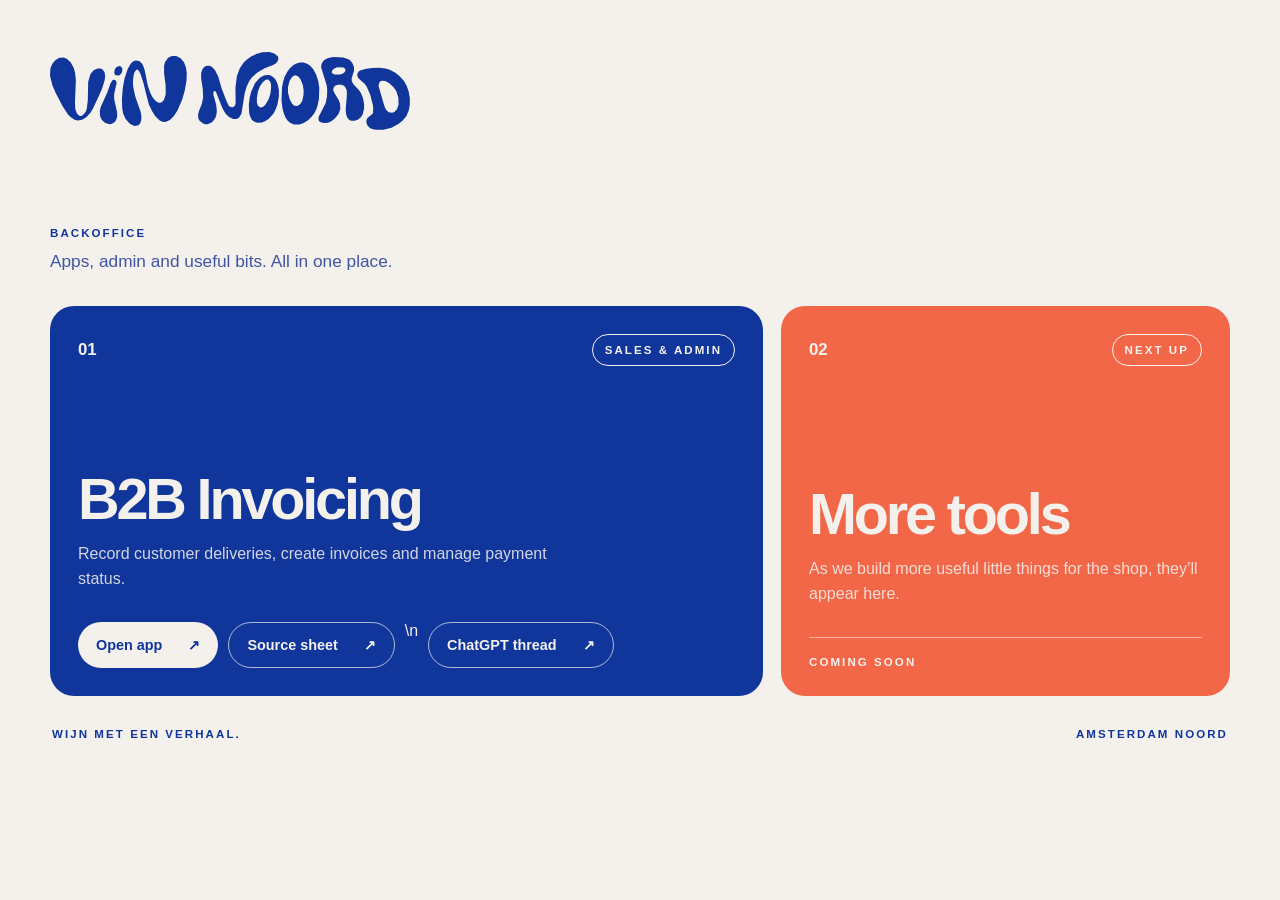
==== index.html @ 618a4f0b "Add B2B invoicing ChatGPT thread link" ====
<!doctype html>
<html lang="en">
<head>
  <meta charset="utf-8">
  <meta name="viewport" content="width=device-width,initial-scale=1">
  <meta name="theme-color" content="#FDDED6">
  <link rel="icon" href="assets/favicon.svg" type="image/svg+xml">
  <title>Vin Noord Backoffice</title>
  <link rel="stylesheet" href="styles.css">
</head>
<body>
  <main class="shell">
    <header class="hero">
      <img class="brand-logo" src="assets/vin-noord-logo.svg" alt="Vin Noord">
      <div class="hero-copy">
        <span class="label">BACKOFFICE</span>
        <p>Apps, admin and useful bits. All in one place.</p>
      </div>
    </header>
    <section class="grid" aria-label="Backoffice tools">
      <article class="card card-blue">
        <div class="card-top"><span class="number">01</span><span class="pill">SALES & ADMIN</span></div>
        <div class="card-copy">
          <h2>B2B Invoicing</h2>
          <p>Record customer deliveries, create invoices and manage payment status.</p>
        </div>
        <div class="actions">
          <a class="primary" href="https://script.google.com/macros/s/AKfycbwY3WLxKsxCX86ZLF-C0Srq-th3guRjY4nygIc6OgKW6YLveofVoW4do_-ZGb-1ysj7AA/exec" target="_blank" rel="noopener">Open app <span>↗</span></a>
          <a class="secondary" href="https://docs.google.com/spreadsheets/d/1OdXmuQNm9rqwJUsSbO5v_QwX5mswRm7WJaR0zlnI8bQ/edit" target="_blank" rel="noopener">Source sheet <span>↗</span></a>\n          <a class="secondary" href="https://chatgpt.com/share/6aba2229-1ff8-83eb-b846-21589f380f6d" target="_blank" rel="noopener">ChatGPT thread <span>↗</span></a>
        </div>
      </article>
      <article class="card card-coral placeholder" aria-disabled="true">
        <div class="card-top"><span class="number">02</span><span class="pill">NEXT UP</span></div>
        <div class="card-copy">
          <h2>More tools</h2>
          <p>As we build more useful little things for the shop, they’ll appear here.</p>
        </div>
        <div class="coming">COMING SOON</div>
      </article>
    </section>
    <footer><span>WIJN MET EEN VERHAAL.</span><span>AMSTERDAM NOORD</span></footer>
  </main>
</body>
</html>
---- styles.css ----
:root{--cream:#F4F1ED;--coral:#F16748;--periwinkle:#84A5F3;--blush:#FDDED6;--blue:#10359B;--ink:#10359B;font-family:Arial,Helvetica,sans-serif;color:var(--ink);background:var(--cream)}*{box-sizing:border-box}body{margin:0;min-height:100vh;background:var(--cream)}.shell{width:min(1180px,calc(100% - 44px));margin:auto;padding:46px 0 34px}.hero{min-height:260px;display:flex;flex-direction:column;justify-content:space-between;padding:6px 0 34px}.brand-logo{width:min(360px,65vw);height:auto;display:block}.hero-copy{margin-top:34px}.label,.pill,.coming,footer{font-size:.72rem;font-weight:800;letter-spacing:.18em}.hero h1{font-size:clamp(2.8rem,6.4vw,5.8rem);line-height:.92;letter-spacing:-.065em;margin:13px 0 20px;font-weight:800;max-width:700px}.hero p{font-size:1.08rem;margin:0;color:#3f55a1}.grid{display:grid;grid-template-columns:1.35fr .85fr;gap:18px}.card{border-radius:24px;padding:28px;min-height:390px;display:flex;flex-direction:column;justify-content:space-between;overflow:hidden}.card-blue{background:var(--blue);color:var(--cream)}.card-coral{background:var(--coral);color:var(--cream)}.card-top{display:flex;justify-content:space-between;align-items:center;gap:16px}.number{font-size:1.05rem;font-weight:800}.pill{border:1px solid currentColor;border-radius:999px;padding:9px 12px}.card-copy{margin-top:auto;padding-top:80px}.card h2{font-size:clamp(2.25rem,4.5vw,4.1rem);line-height:.95;letter-spacing:-.055em;margin:0 0 16px}.card p{font-size:1rem;line-height:1.55;max-width:520px;margin:0;opacity:.86}.actions{display:flex;gap:10px;flex-wrap:wrap;margin-top:30px}a{display:inline-flex;align-items:center;justify-content:space-between;gap:26px;text-decoration:none;border-radius:999px;padding:14px 18px;font-weight:800;font-size:.9rem}.primary{background:var(--cream);color:var(--blue)}.secondary{border:1px solid rgba(244,241,237,.7);color:var(--cream)}.primary:hover,.secondary:hover{transform:translateY(-2px)}a{transition:transform .15s ease}.coming{border-top:1px solid rgba(244,241,237,.55);padding-top:18px;margin-top:30px}footer{display:flex;justify-content:space-between;gap:20px;padding:32px 2px 0;color:var(--blue)}@media(max-width:760px){.shell{width:min(100% - 28px,1180px);padding-top:30px}.hero{min-height:330px;padding-bottom:38px}.hero-copy{margin-top:55px}.hero h1{font-size:3.25rem}.grid{grid-template-columns:1fr}.card{min-height:340px;padding:23px}.card-copy{padding-top:65px}.actions{flex-direction:column}a{width:100%}footer{font-size:.62rem}}.hero-copy .label{display:block;margin-bottom:12px}.hero-copy p{margin:0}.hero-copy h1{display:none}@media(max-width:760px){.hero{min-height:230px}.hero-copy{margin-top:28px}}
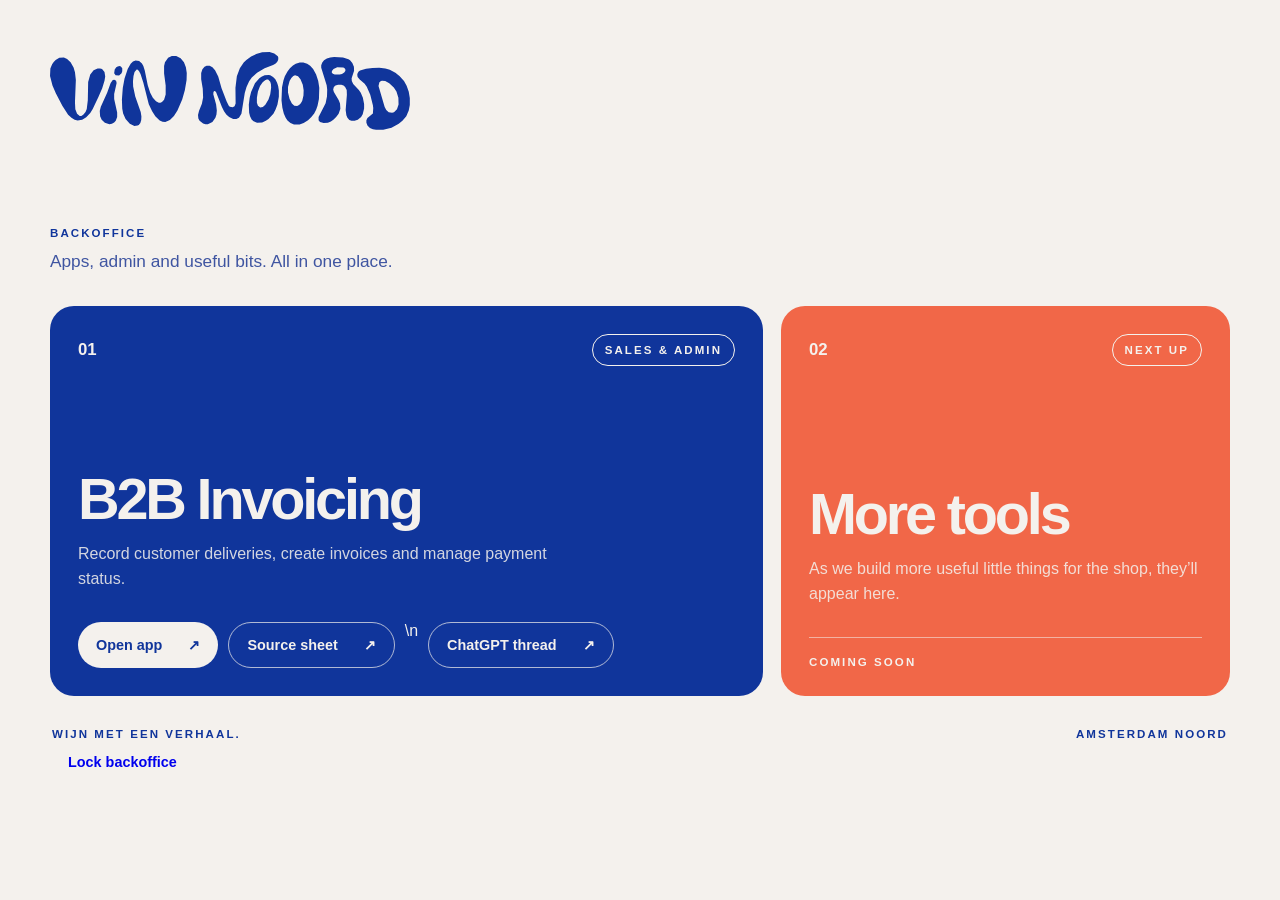
==== commit 06585389: "Add backoffice lock control" ====
--- a/index.html
+++ b/index.html
@@ -3,6 +3,7 @@
 <head>
   <meta charset="utf-8">
   <meta name="viewport" content="width=device-width,initial-scale=1">
+  <meta name="robots" content="noindex, nofollow, noarchive">
   <meta name="theme-color" content="#FDDED6">
   <link rel="icon" href="assets/favicon.svg" type="image/svg+xml">
   <title>Vin Noord Backoffice</title>
@@ -39,6 +40,7 @@
       </article>
     </section>
     <footer><span>WIJN MET EEN VERHAAL.</span><span>AMSTERDAM NOORD</span></footer>
+    <a class="lock-link" href="/__lock">Lock backoffice</a>
   </main>
 </body>
 </html>
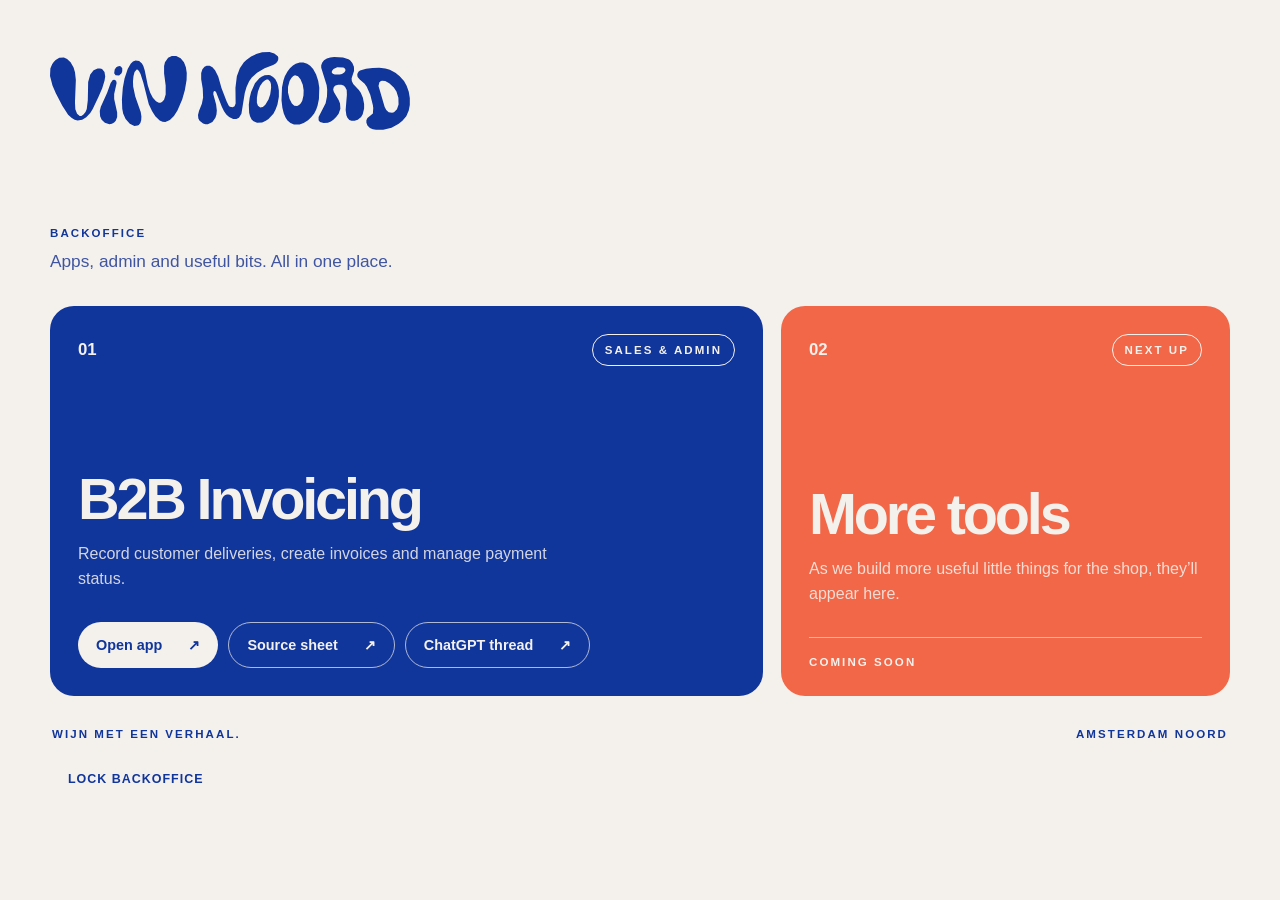
==== commit 5bc99d51: "Remove stray escaped newline from dashboard links" ====
--- a/index.html
+++ b/index.html
@@ -27,7 +27,8 @@
         </div>
         <div class="actions">
           <a class="primary" href="https://script.google.com/macros/s/AKfycbwY3WLxKsxCX86ZLF-C0Srq-th3guRjY4nygIc6OgKW6YLveofVoW4do_-ZGb-1ysj7AA/exec" target="_blank" rel="noopener">Open app <span>↗</span></a>
-          <a class="secondary" href="https://docs.google.com/spreadsheets/d/1OdXmuQNm9rqwJUsSbO5v_QwX5mswRm7WJaR0zlnI8bQ/edit" target="_blank" rel="noopener">Source sheet <span>↗</span></a>\n          <a class="secondary" href="https://chatgpt.com/share/6aba2229-1ff8-83eb-b846-21589f380f6d" target="_blank" rel="noopener">ChatGPT thread <span>↗</span></a>
+          <a class="secondary" href="https://docs.google.com/spreadsheets/d/1OdXmuQNm9rqwJUsSbO5v_QwX5mswRm7WJaR0zlnI8bQ/edit" target="_blank" rel="noopener">Source sheet <span>↗</span></a>
+          <a class="secondary" href="https://chatgpt.com/share/6aba2229-1ff8-83eb-b846-21589f380f6d" target="_blank" rel="noopener">ChatGPT thread <span>↗</span></a>
         </div>
       </article>
       <article class="card card-coral placeholder" aria-disabled="true">
--- a/styles.css
+++ b/styles.css
@@ -1 +1,2 @@
-:root{--cream:#F4F1ED;--coral:#F16748;--periwinkle:#84A5F3;--blush:#FDDED6;--blue:#10359B;--ink:#10359B;font-family:Arial,Helvetica,sans-serif;color:var(--ink);background:var(--cream)}*{box-sizing:border-box}body{margin:0;min-height:100vh;background:var(--cream)}.shell{width:min(1180px,calc(100% - 44px));margin:auto;padding:46px 0 34px}.hero{min-height:260px;display:flex;flex-direction:column;justify-content:space-between;padding:6px 0 34px}.brand-logo{width:min(360px,65vw);height:auto;display:block}.hero-copy{margin-top:34px}.label,.pill,.coming,footer{font-size:.72rem;font-weight:800;letter-spacing:.18em}.hero h1{font-size:clamp(2.8rem,6.4vw,5.8rem);line-height:.92;letter-spacing:-.065em;margin:13px 0 20px;font-weight:800;max-width:700px}.hero p{font-size:1.08rem;margin:0;color:#3f55a1}.grid{display:grid;grid-template-columns:1.35fr .85fr;gap:18px}.card{border-radius:24px;padding:28px;min-height:390px;display:flex;flex-direction:column;justify-content:space-between;overflow:hidden}.card-blue{background:var(--blue);color:var(--cream)}.card-coral{background:var(--coral);color:var(--cream)}.card-top{display:flex;justify-content:space-between;align-items:center;gap:16px}.number{font-size:1.05rem;font-weight:800}.pill{border:1px solid currentColor;border-radius:999px;padding:9px 12px}.card-copy{margin-top:auto;padding-top:80px}.card h2{font-size:clamp(2.25rem,4.5vw,4.1rem);line-height:.95;letter-spacing:-.055em;margin:0 0 16px}.card p{font-size:1rem;line-height:1.55;max-width:520px;margin:0;opacity:.86}.actions{display:flex;gap:10px;flex-wrap:wrap;margin-top:30px}a{display:inline-flex;align-items:center;justify-content:space-between;gap:26px;text-decoration:none;border-radius:999px;padding:14px 18px;font-weight:800;font-size:.9rem}.primary{background:var(--cream);color:var(--blue)}.secondary{border:1px solid rgba(244,241,237,.7);color:var(--cream)}.primary:hover,.secondary:hover{transform:translateY(-2px)}a{transition:transform .15s ease}.coming{border-top:1px solid rgba(244,241,237,.55);padding-top:18px;margin-top:30px}footer{display:flex;justify-content:space-between;gap:20px;padding:32px 2px 0;color:var(--blue)}@media(max-width:760px){.shell{width:min(100% - 28px,1180px);padding-top:30px}.hero{min-height:330px;padding-bottom:38px}.hero-copy{margin-top:55px}.hero h1{font-size:3.25rem}.grid{grid-template-columns:1fr}.card{min-height:340px;padding:23px}.card-copy{padding-top:65px}.actions{flex-direction:column}a{width:100%}footer{font-size:.62rem}}.hero-copy .label{display:block;margin-bottom:12px}.hero-copy p{margin:0}.hero-copy h1{display:none}@media(max-width:760px){.hero{min-height:230px}.hero-copy{margin-top:28px}}+:root{--cream:#F4F1ED;--coral:#F16748;--periwinkle:#84A5F3;--blush:#FDDED6;--blue:#10359B;--ink:#10359B;font-family:Arial,Helvetica,sans-serif;color:var(--ink);background:var(--cream)}*{box-sizing:border-box}body{margin:0;min-height:100vh;background:var(--cream)}.shell{width:min(1180px,calc(100% - 44px));margin:auto;padding:46px 0 34px}.hero{min-height:260px;display:flex;flex-direction:column;justify-content:space-between;padding:6px 0 34px}.brand-logo{width:min(360px,65vw);height:auto;display:block}.hero-copy{margin-top:34px}.label,.pill,.coming,footer{font-size:.72rem;font-weight:800;letter-spacing:.18em}.hero h1{font-size:clamp(2.8rem,6.4vw,5.8rem);line-height:.92;letter-spacing:-.065em;margin:13px 0 20px;font-weight:800;max-width:700px}.hero p{font-size:1.08rem;margin:0;color:#3f55a1}.grid{display:grid;grid-template-columns:1.35fr .85fr;gap:18px}.card{border-radius:24px;padding:28px;min-height:390px;display:flex;flex-direction:column;justify-content:space-between;overflow:hidden}.card-blue{background:var(--blue);color:var(--cream)}.card-coral{background:var(--coral);color:var(--cream)}.card-top{display:flex;justify-content:space-between;align-items:center;gap:16px}.number{font-size:1.05rem;font-weight:800}.pill{border:1px solid currentColor;border-radius:999px;padding:9px 12px}.card-copy{margin-top:auto;padding-top:80px}.card h2{font-size:clamp(2.25rem,4.5vw,4.1rem);line-height:.95;letter-spacing:-.055em;margin:0 0 16px}.card p{font-size:1rem;line-height:1.55;max-width:520px;margin:0;opacity:.86}.actions{display:flex;gap:10px;flex-wrap:wrap;margin-top:30px}a{display:inline-flex;align-items:center;justify-content:space-between;gap:26px;text-decoration:none;border-radius:999px;padding:14px 18px;font-weight:800;font-size:.9rem}.primary{background:var(--cream);color:var(--blue)}.secondary{border:1px solid rgba(244,241,237,.7);color:var(--cream)}.primary:hover,.secondary:hover{transform:translateY(-2px)}a{transition:transform .15s ease}.coming{border-top:1px solid rgba(244,241,237,.55);padding-top:18px;margin-top:30px}footer{display:flex;justify-content:space-between;gap:20px;padding:32px 2px 0;color:var(--blue)}@media(max-width:760px){.shell{width:min(100% - 28px,1180px);padding-top:30px}.hero{min-height:330px;padding-bottom:38px}.hero-copy{margin-top:55px}.hero h1{font-size:3.25rem}.grid{grid-template-columns:1fr}.card{min-height:340px;padding:23px}.card-copy{padding-top:65px}.actions{flex-direction:column}a{width:100%}footer{font-size:.62rem}}.hero-copy .label{display:block;margin-bottom:12px}.hero-copy p{margin:0}.hero-copy h1{display:none}@media(max-width:760px){.hero{min-height:230px}.hero-copy{margin-top:28px}}
+.lock-link{display:inline-block;margin-top:18px;color:var(--blue);font-size:.78rem;font-weight:700;letter-spacing:.08em;text-transform:uppercase;text-decoration:none}.lock-link:hover{text-decoration:underline}
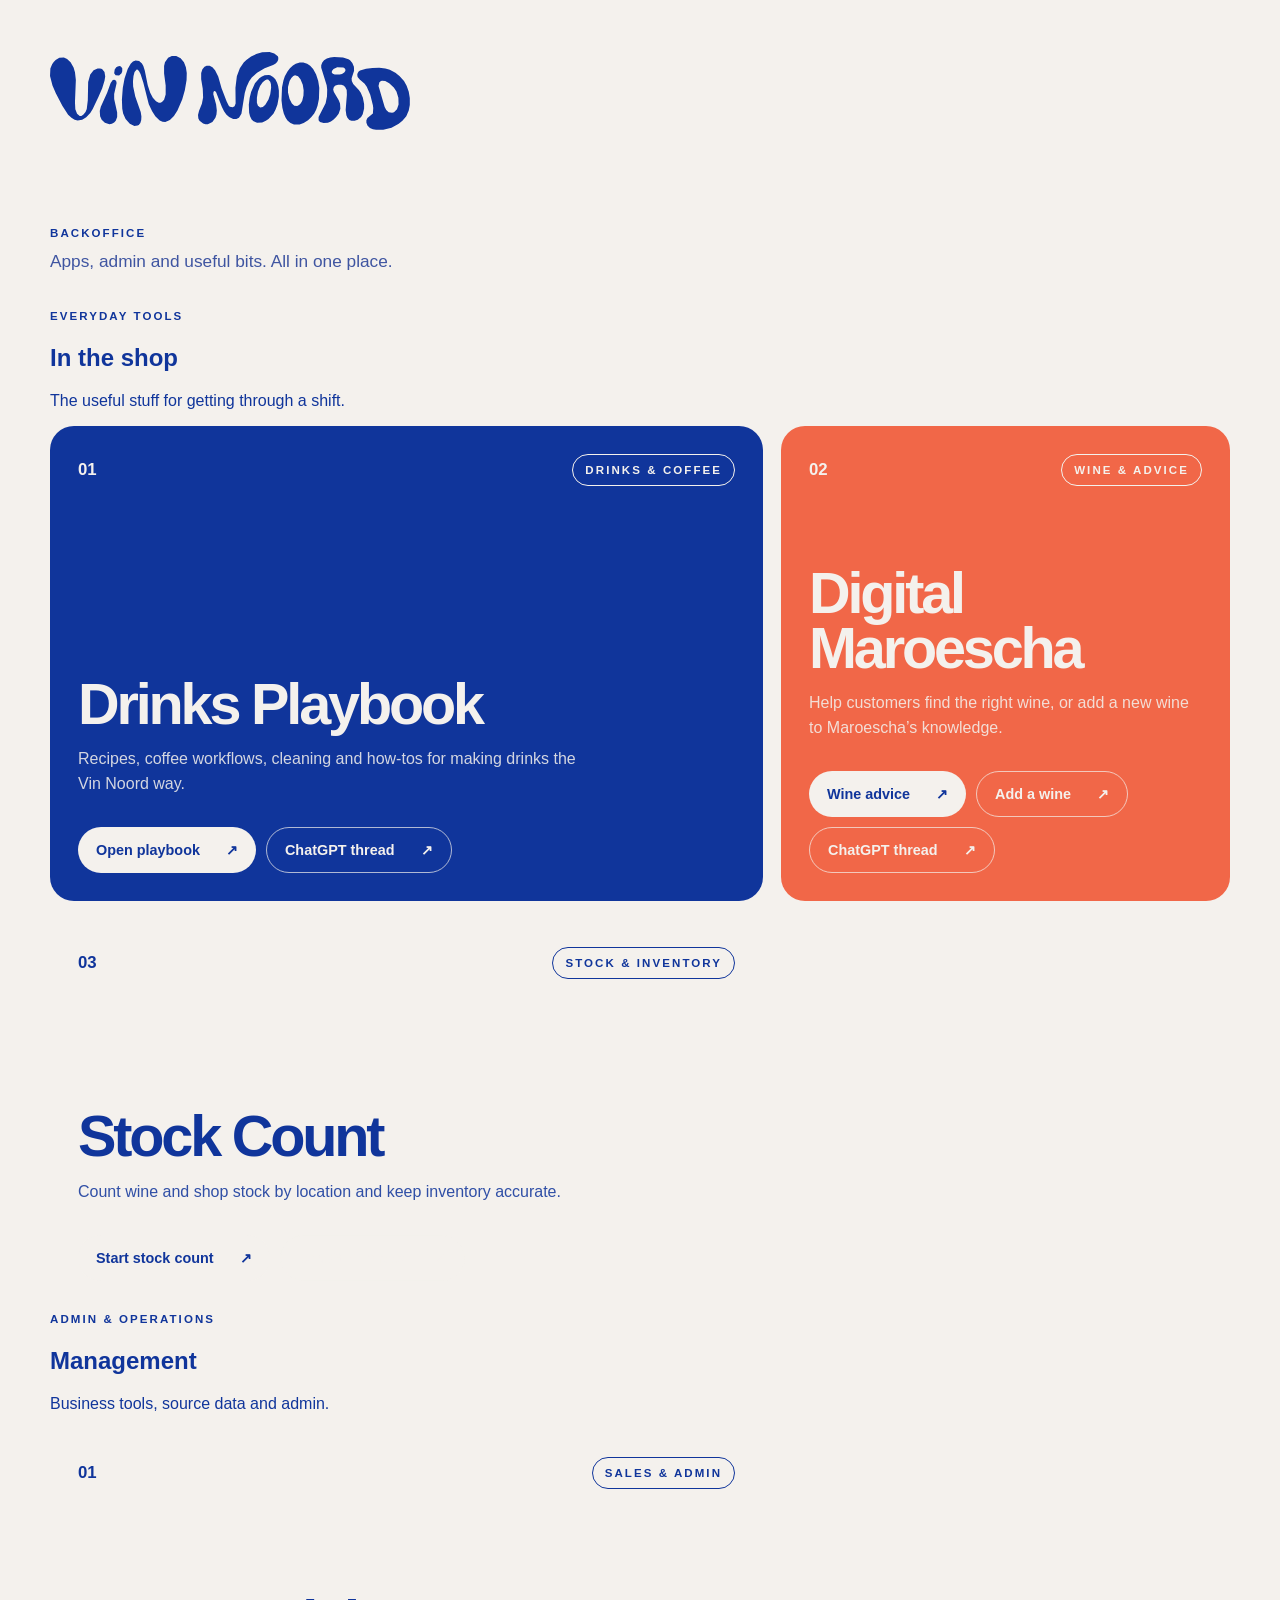
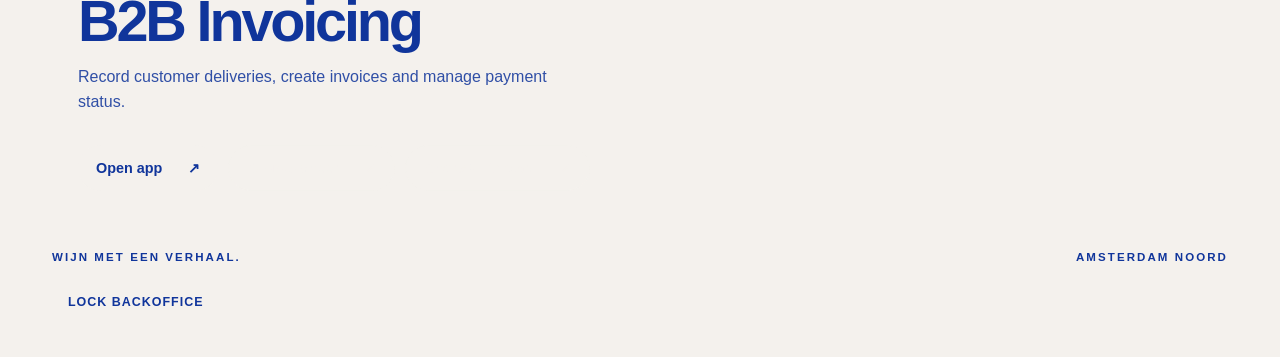
==== commit 90574847: "Rebuild dashboard around shop and management tools" ====
--- a/index.html
+++ b/index.html
@@ -18,28 +18,61 @@
         <p>Apps, admin and useful bits. All in one place.</p>
       </div>
     </header>
-    <section class="grid" aria-label="Backoffice tools">
-      <article class="card card-blue">
-        <div class="card-top"><span class="number">01</span><span class="pill">SALES & ADMIN</span></div>
-        <div class="card-copy">
-          <h2>B2B Invoicing</h2>
-          <p>Record customer deliveries, create invoices and manage payment status.</p>
-        </div>
-        <div class="actions">
-          <a class="primary" href="https://script.google.com/macros/s/AKfycbwY3WLxKsxCX86ZLF-C0Srq-th3guRjY4nygIc6OgKW6YLveofVoW4do_-ZGb-1ysj7AA/exec" target="_blank" rel="noopener">Open app <span>↗</span></a>
-          <a class="secondary" href="https://docs.google.com/spreadsheets/d/1OdXmuQNm9rqwJUsSbO5v_QwX5mswRm7WJaR0zlnI8bQ/edit" target="_blank" rel="noopener">Source sheet <span>↗</span></a>
-          <a class="secondary" href="https://chatgpt.com/share/6aba2229-1ff8-83eb-b846-21589f380f6d" target="_blank" rel="noopener">ChatGPT thread <span>↗</span></a>
-        </div>
-      </article>
-      <article class="card card-coral placeholder" aria-disabled="true">
-        <div class="card-top"><span class="number">02</span><span class="pill">NEXT UP</span></div>
-        <div class="card-copy">
-          <h2>More tools</h2>
-          <p>As we build more useful little things for the shop, they’ll appear here.</p>
-        </div>
-        <div class="coming">COMING SOON</div>
-      </article>
+
+    <section class="tool-section" aria-labelledby="shop-tools">
+      <div class="section-heading">
+        <div><span class="label">EVERYDAY TOOLS</span><h1 id="shop-tools">In the shop</h1></div>
+        <p>The useful stuff for getting through a shift.</p>
+      </div>
+      <div class="grid shop-grid">
+        <article class="card card-blue">
+          <div class="card-top"><span class="number">01</span><span class="pill">DRINKS & COFFEE</span></div>
+          <div class="card-copy"><h2>Drinks Playbook</h2><p>Recipes, coffee workflows, cleaning and how-tos for making drinks the Vin Noord way.</p></div>
+          <div class="actions">
+            <a class="primary" href="https://resplendent-nasturtium-fc4029.netlify.app/" target="_blank" rel="noopener">Open playbook <span>↗</span></a>
+            <a class="secondary" href="https://chatgpt.com/share/6aba30b2-b2e0-83ed-a8b6-1af99a70e938" target="_blank" rel="noopener">ChatGPT thread <span>↗</span></a>
+          </div>
+        </article>
+
+        <article class="card card-coral">
+          <div class="card-top"><span class="number">02</span><span class="pill">WINE & ADVICE</span></div>
+          <div class="card-copy"><h2>Digital Maroescha</h2><p>Help customers find the right wine, or add a new wine to Maroescha’s knowledge.</p></div>
+          <div class="actions">
+            <a class="primary" href="https://script.google.com/macros/s/AKfycbzeE15Jfc4SlpsCu5jBZqzJ02FysBlS1rKIY6t-vzPaeThMMfZRs47F9hbAjrnf0-Z_/exec?app=maroescha" target="_blank" rel="noopener">Wine advice <span>↗</span></a>
+            <a class="secondary" href="https://script.google.com/macros/s/AKfycbzeE15Jfc4SlpsCu5jBZqzJ02FysBlS1rKIY6t-vzPaeThMMfZRs47F9hbAjrnf0-Z_/exec?app=intake" target="_blank" rel="noopener">Add a wine <span>↗</span></a>
+            <a class="secondary" href="https://chatgpt.com/share/6aba32c1-cb40-83ed-931e-8f1ed358501f" target="_blank" rel="noopener">ChatGPT thread <span>↗</span></a>
+          </div>
+        </article>
+
+        <article class="card card-periwinkle">
+          <div class="card-top"><span class="number">03</span><span class="pill">STOCK & INVENTORY</span></div>
+          <div class="card-copy"><h2>Stock Count</h2><p>Count wine and shop stock by location and keep inventory accurate.</p></div>
+          <div class="actions">
+            <a class="primary" href="https://script.google.com/macros/s/AKfycbxdPBJAhFVlSc1p0FNCPicUNtVmVqih6IZV1fXNxYUDEgePugCFN0uRryBDVyl5v9CV_A/exec" target="_blank" rel="noopener">Start stock count <span>↗</span></a>
+            <a class="secondary" href="https://chatgpt.com/share/6aba34ac-9d00-83eb-9a00-1f8faf6186e4" target="_blank" rel="noopener">ChatGPT thread <span>↗</span></a>
+          </div>
+        </article>
+      </div>
     </section>
+
+    <section class="tool-section management" aria-labelledby="management-tools">
+      <div class="section-heading">
+        <div><span class="label">ADMIN & OPERATIONS</span><h1 id="management-tools">Management</h1></div>
+        <p>Business tools, source data and admin.</p>
+      </div>
+      <div class="grid management-grid">
+        <article class="card card-management">
+          <div class="card-top"><span class="number">01</span><span class="pill">SALES & ADMIN</span></div>
+          <div class="card-copy"><h2>B2B Invoicing</h2><p>Record customer deliveries, create invoices and manage payment status.</p></div>
+          <div class="actions">
+            <a class="primary" href="https://script.google.com/macros/s/AKfycbwY3WLxKsxCX86ZLF-C0Srq-th3guRjY4nygIc6OgKW6YLveofVoW4do_-ZGb-1ysj7AA/exec" target="_blank" rel="noopener">Open app <span>↗</span></a>
+            <a class="secondary" href="https://docs.google.com/spreadsheets/d/1OdXmuQNm9rqwJUsSbO5v_QwX5mswRm7WJaR0zlnI8bQ/edit" target="_blank" rel="noopener">Source sheet <span>↗</span></a>
+            <a class="secondary" href="https://chatgpt.com/share/6aba2229-1ff8-83eb-b846-21589f380f6d" target="_blank" rel="noopener">ChatGPT thread <span>↗</span></a>
+          </div>
+        </article>
+      </div>
+    </section>
+
     <footer><span>WIJN MET EEN VERHAAL.</span><span>AMSTERDAM NOORD</span></footer>
     <a class="lock-link" href="/__lock">Lock backoffice</a>
   </main>
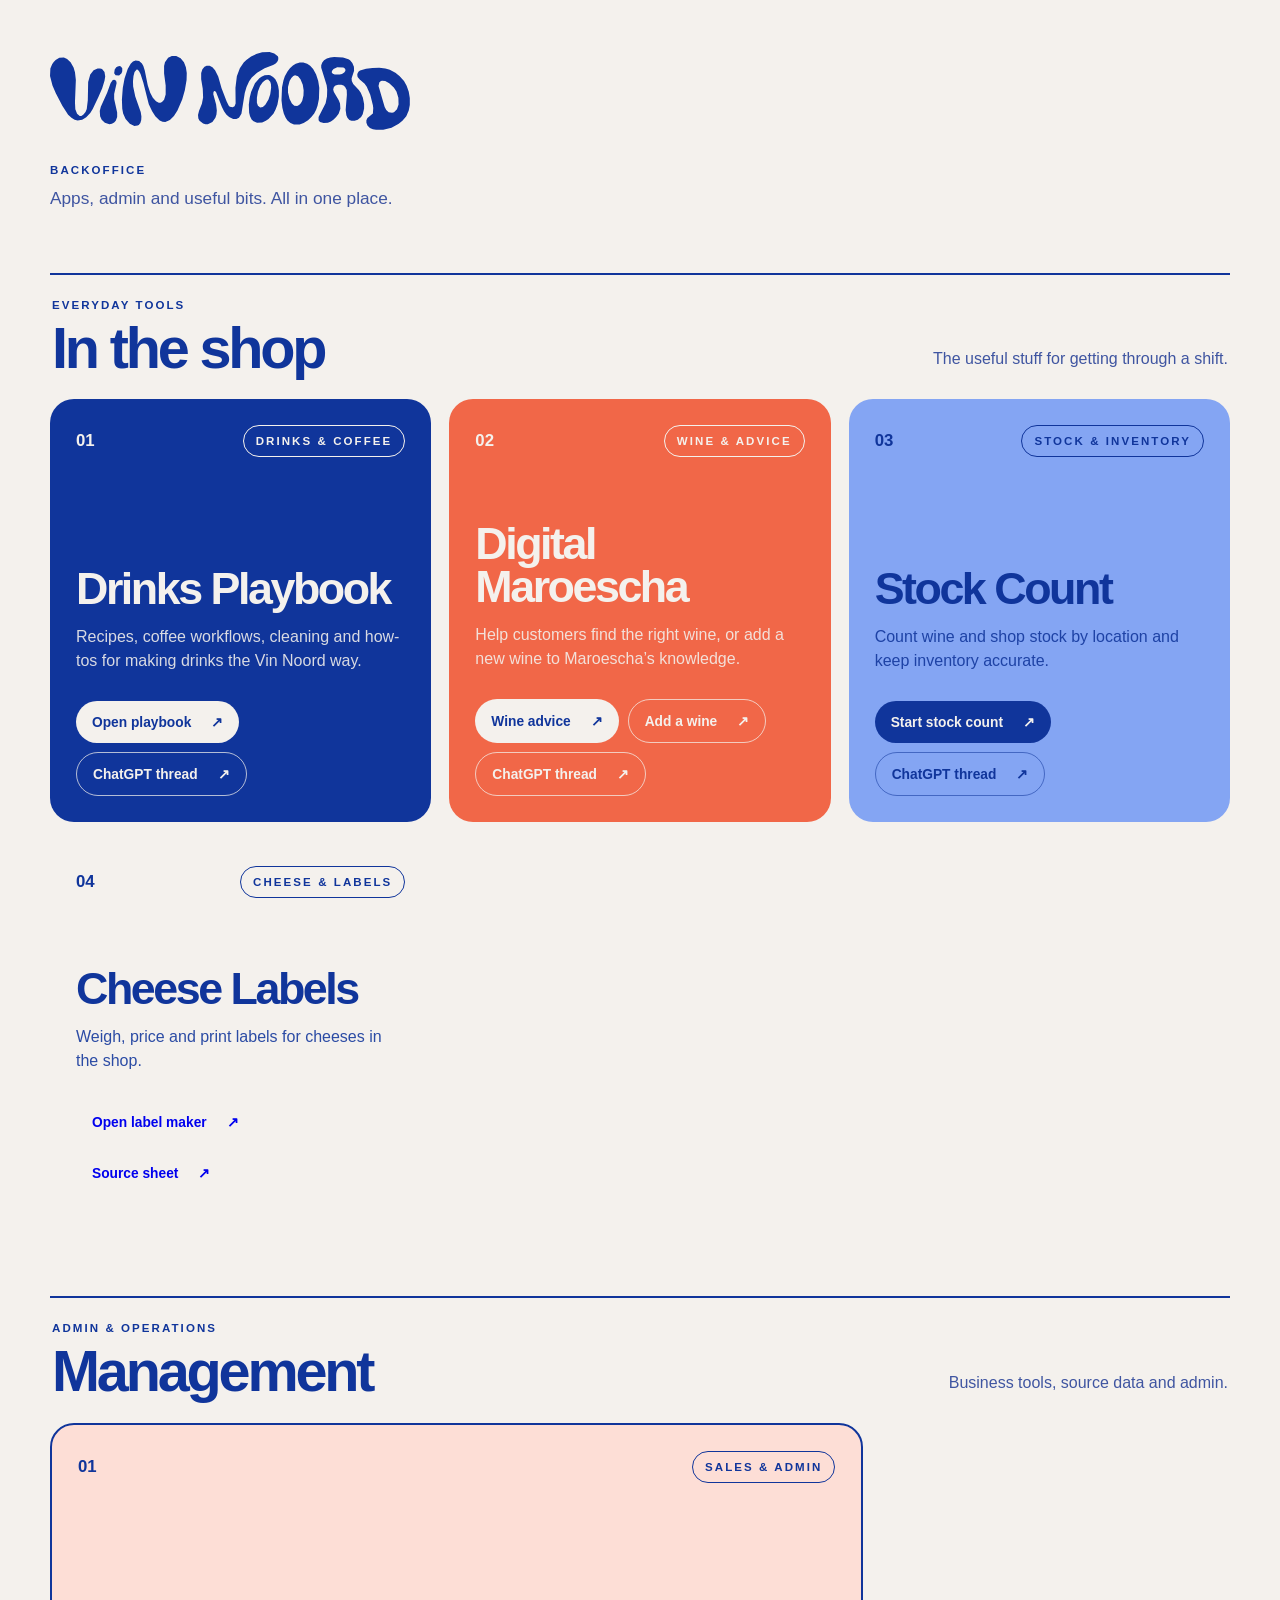
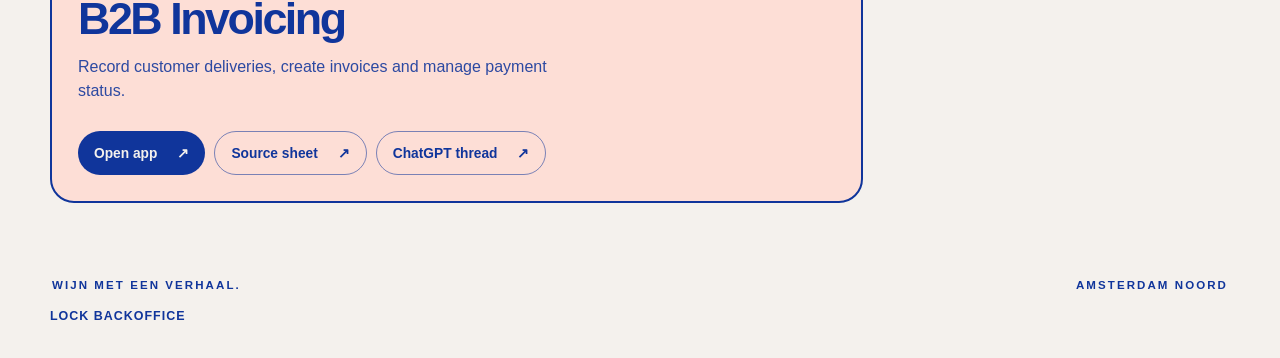
==== commit 912b78a6: "Link Cheese Labels from shop dashboard" ====
--- a/index.html
+++ b/index.html
@@ -52,6 +52,14 @@
             <a class="secondary" href="https://chatgpt.com/share/6aba34ac-9d00-83eb-9a00-1f8faf6186e4" target="_blank" rel="noopener">ChatGPT thread <span>↗</span></a>
           </div>
         </article>
+        <article class="card card-cheese">
+          <div class="card-top"><span class="number">04</span><span class="pill">CHEESE & LABELS</span></div>
+          <div class="card-copy"><h2>Cheese Labels</h2><p>Weigh, price and print labels for cheeses in the shop.</p></div>
+          <div class="actions">
+            <a class="primary" href="/cheese-labels/">Open label maker <span>↗</span></a>
+            <a class="secondary" href="https://docs.google.com/spreadsheets/d/1U--1afVsPPZx9MV5Zy-izCwPfdF30dQRYu8x21W-i8w/edit?usp=sharing" target="_blank" rel="noopener">Source sheet <span>↗</span></a>
+          </div>
+        </article>
       </div>
     </section>
 
--- a/styles.css
+++ b/styles.css
@@ -1,2 +1,28 @@
-:root{--cream:#F4F1ED;--coral:#F16748;--periwinkle:#84A5F3;--blush:#FDDED6;--blue:#10359B;--ink:#10359B;font-family:Arial,Helvetica,sans-serif;color:var(--ink);background:var(--cream)}*{box-sizing:border-box}body{margin:0;min-height:100vh;background:var(--cream)}.shell{width:min(1180px,calc(100% - 44px));margin:auto;padding:46px 0 34px}.hero{min-height:260px;display:flex;flex-direction:column;justify-content:space-between;padding:6px 0 34px}.brand-logo{width:min(360px,65vw);height:auto;display:block}.hero-copy{margin-top:34px}.label,.pill,.coming,footer{font-size:.72rem;font-weight:800;letter-spacing:.18em}.hero h1{font-size:clamp(2.8rem,6.4vw,5.8rem);line-height:.92;letter-spacing:-.065em;margin:13px 0 20px;font-weight:800;max-width:700px}.hero p{font-size:1.08rem;margin:0;color:#3f55a1}.grid{display:grid;grid-template-columns:1.35fr .85fr;gap:18px}.card{border-radius:24px;padding:28px;min-height:390px;display:flex;flex-direction:column;justify-content:space-between;overflow:hidden}.card-blue{background:var(--blue);color:var(--cream)}.card-coral{background:var(--coral);color:var(--cream)}.card-top{display:flex;justify-content:space-between;align-items:center;gap:16px}.number{font-size:1.05rem;font-weight:800}.pill{border:1px solid currentColor;border-radius:999px;padding:9px 12px}.card-copy{margin-top:auto;padding-top:80px}.card h2{font-size:clamp(2.25rem,4.5vw,4.1rem);line-height:.95;letter-spacing:-.055em;margin:0 0 16px}.card p{font-size:1rem;line-height:1.55;max-width:520px;margin:0;opacity:.86}.actions{display:flex;gap:10px;flex-wrap:wrap;margin-top:30px}a{display:inline-flex;align-items:center;justify-content:space-between;gap:26px;text-decoration:none;border-radius:999px;padding:14px 18px;font-weight:800;font-size:.9rem}.primary{background:var(--cream);color:var(--blue)}.secondary{border:1px solid rgba(244,241,237,.7);color:var(--cream)}.primary:hover,.secondary:hover{transform:translateY(-2px)}a{transition:transform .15s ease}.coming{border-top:1px solid rgba(244,241,237,.55);padding-top:18px;margin-top:30px}footer{display:flex;justify-content:space-between;gap:20px;padding:32px 2px 0;color:var(--blue)}@media(max-width:760px){.shell{width:min(100% - 28px,1180px);padding-top:30px}.hero{min-height:330px;padding-bottom:38px}.hero-copy{margin-top:55px}.hero h1{font-size:3.25rem}.grid{grid-template-columns:1fr}.card{min-height:340px;padding:23px}.card-copy{padding-top:65px}.actions{flex-direction:column}a{width:100%}footer{font-size:.62rem}}.hero-copy .label{display:block;margin-bottom:12px}.hero-copy p{margin:0}.hero-copy h1{display:none}@media(max-width:760px){.hero{min-height:230px}.hero-copy{margin-top:28px}}
-.lock-link{display:inline-block;margin-top:18px;color:var(--blue);font-size:.78rem;font-weight:700;letter-spacing:.08em;text-transform:uppercase;text-decoration:none}.lock-link:hover{text-decoration:underline}
+:root{--cream:#F4F1ED;--coral:#F16748;--periwinkle:#84A5F3;--blush:#FDDED6;--blue:#10359B;--ink:#10359B;font-family:Arial,Helvetica,sans-serif;color:var(--ink);background:var(--cream)}
+*{box-sizing:border-box}body{margin:0;min-height:100vh;background:var(--cream)}
+.shell{width:min(1180px,calc(100% - 44px));margin:auto;padding:46px 0 34px}
+.hero{display:flex;flex-direction:column;justify-content:space-between;padding:6px 0 64px}
+.brand-logo{width:min(360px,65vw);height:auto;display:block}
+.hero-copy{margin-top:34px}.label,.pill,footer{font-size:.72rem;font-weight:800;letter-spacing:.18em}
+.hero-copy .label{display:block;margin-bottom:12px}.hero-copy p{font-size:1.08rem;margin:0;color:#3f55a1}
+.tool-section{padding:0 0 72px}.management{padding-top:4px}
+.section-heading{display:flex;justify-content:space-between;align-items:end;gap:30px;border-top:2px solid var(--blue);padding:20px 2px 24px}
+.section-heading h1{font-size:clamp(2.3rem,4.5vw,4rem);line-height:.95;letter-spacing:-.055em;margin:8px 0 0}
+.section-heading p{margin:0 0 5px;max-width:330px;line-height:1.45;color:#3f55a1;text-align:right}
+.grid{display:grid;gap:18px}.shop-grid{grid-template-columns:repeat(3,1fr)}.management-grid{grid-template-columns:minmax(0,1.4fr) minmax(0,.6fr)}
+.card{border-radius:24px;padding:26px;min-height:380px;display:flex;flex-direction:column;justify-content:space-between;overflow:hidden}
+.card-blue{background:var(--blue);color:var(--cream)}.card-coral{background:var(--coral);color:var(--cream)}.card-periwinkle{background:var(--periwinkle);color:var(--blue)}
+.card-management{background:var(--blush);color:var(--blue);border:2px solid var(--blue);grid-column:1}
+.card-top{display:flex;justify-content:space-between;align-items:center;gap:12px}.number{font-size:1.05rem;font-weight:800}.pill{border:1px solid currentColor;border-radius:999px;padding:9px 12px;white-space:nowrap}
+.card-copy{margin-top:auto;padding-top:65px}.card h2{font-size:clamp(2rem,3.5vw,3.25rem);line-height:.95;letter-spacing:-.055em;margin:0 0 16px}.card p{font-size:1rem;line-height:1.5;max-width:500px;margin:0;opacity:.88}
+.actions{display:flex;gap:9px;flex-wrap:wrap;margin-top:28px}
+a{display:inline-flex;align-items:center;justify-content:space-between;gap:20px;text-decoration:none;border-radius:999px;padding:13px 16px;font-weight:800;font-size:.86rem;transition:transform .15s ease}
+.card-blue .primary,.card-coral .primary{background:var(--cream);color:var(--blue)}
+.card-blue .secondary,.card-coral .secondary{border:1px solid rgba(244,241,237,.72);color:var(--cream)}
+.card-periwinkle .primary,.card-management .primary{background:var(--blue);color:var(--cream)}
+.card-periwinkle .secondary,.card-management .secondary{border:1px solid rgba(16,53,155,.55);color:var(--blue)}
+.primary:hover,.secondary:hover{transform:translateY(-2px)}
+footer{display:flex;justify-content:space-between;gap:20px;padding:4px 2px 0;color:var(--blue)}
+.lock-link{display:inline-block;margin-top:18px;color:var(--blue);font-size:.78rem;font-weight:700;letter-spacing:.08em;text-transform:uppercase;text-decoration:none;padding:0;border-radius:0}.lock-link:hover{text-decoration:underline}
+@media(max-width:940px){.shop-grid{grid-template-columns:1fr 1fr}.shop-grid .card:last-child{grid-column:1/-1}.management-grid{grid-template-columns:1fr}}
+@media(max-width:680px){.shell{width:min(100% - 28px,1180px);padding-top:30px}.hero{padding-bottom:48px}.hero-copy{margin-top:28px}.section-heading{align-items:start;flex-direction:column;gap:10px}.section-heading p{text-align:left}.tool-section{padding-bottom:54px}.shop-grid{grid-template-columns:1fr}.shop-grid .card:last-child{grid-column:auto}.card{min-height:330px;padding:23px}.card-copy{padding-top:58px}.actions{flex-direction:column}a{width:100%}footer{font-size:.62rem}}
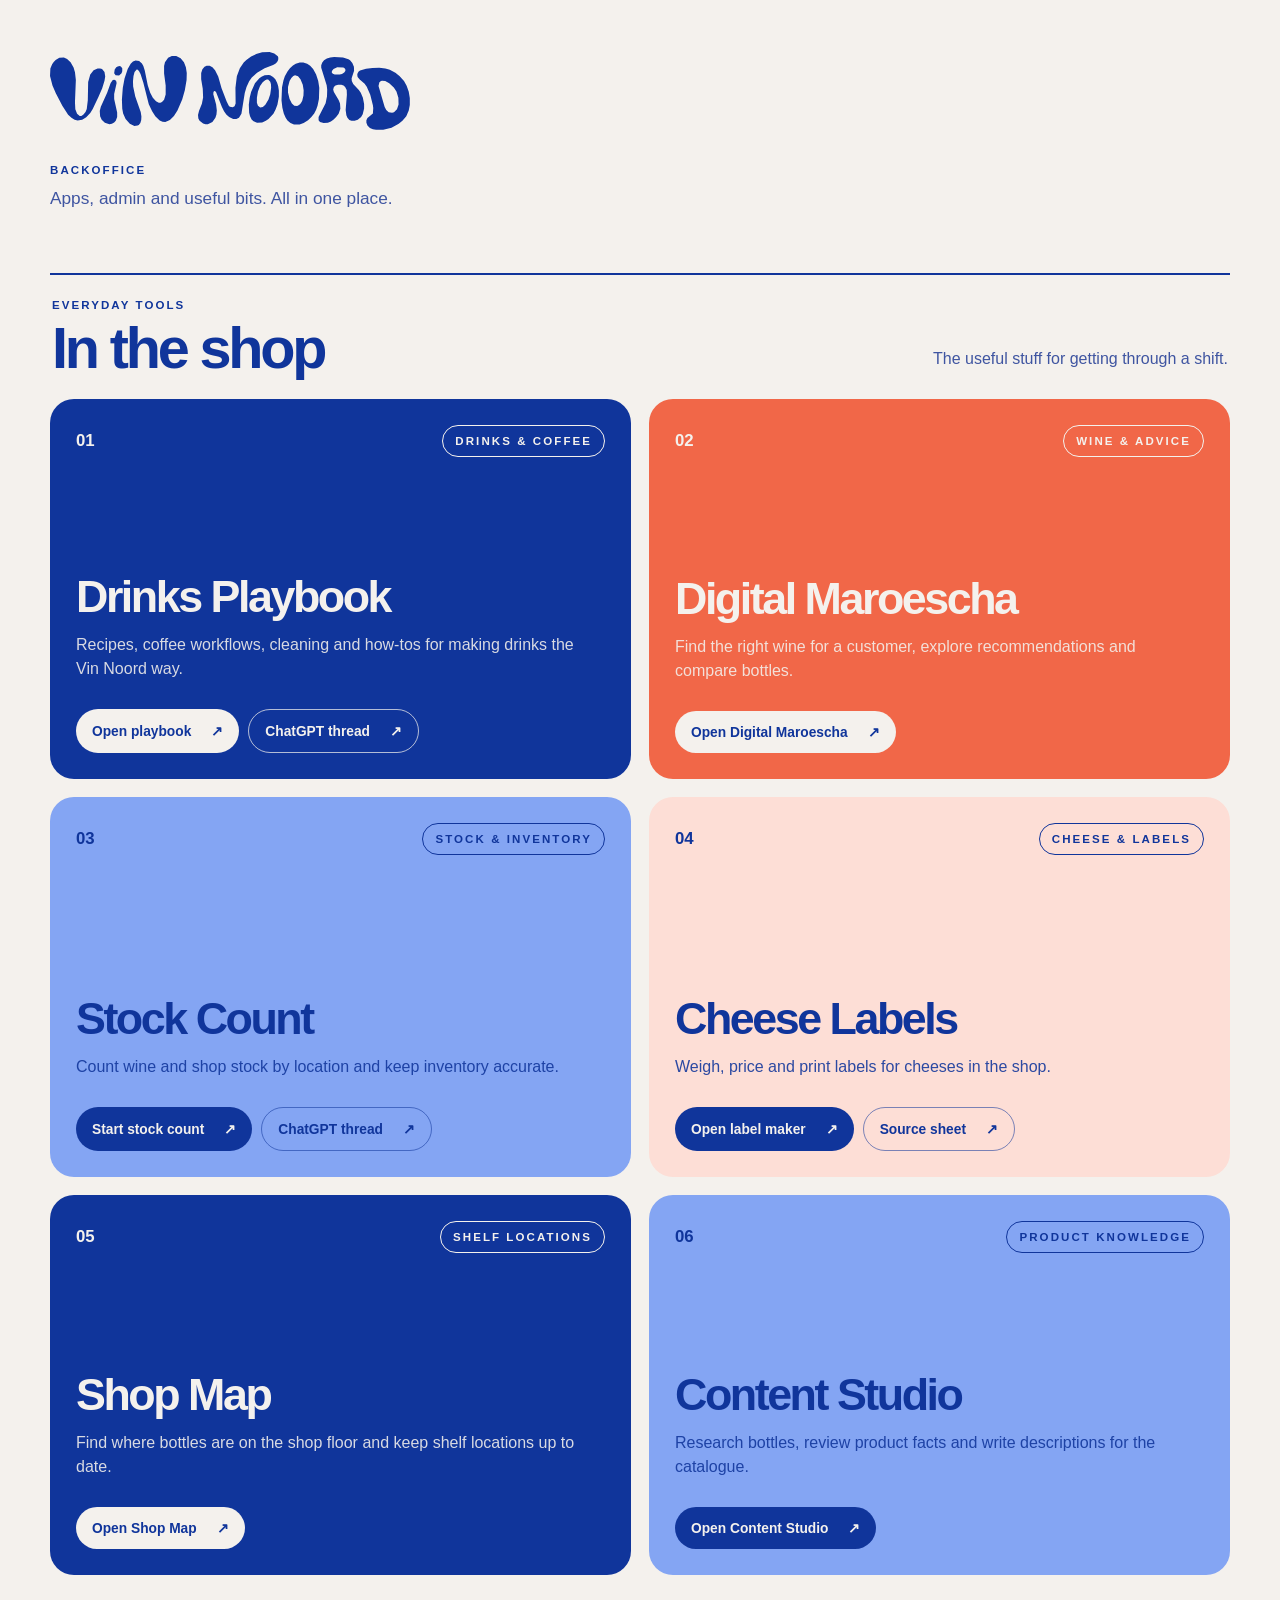
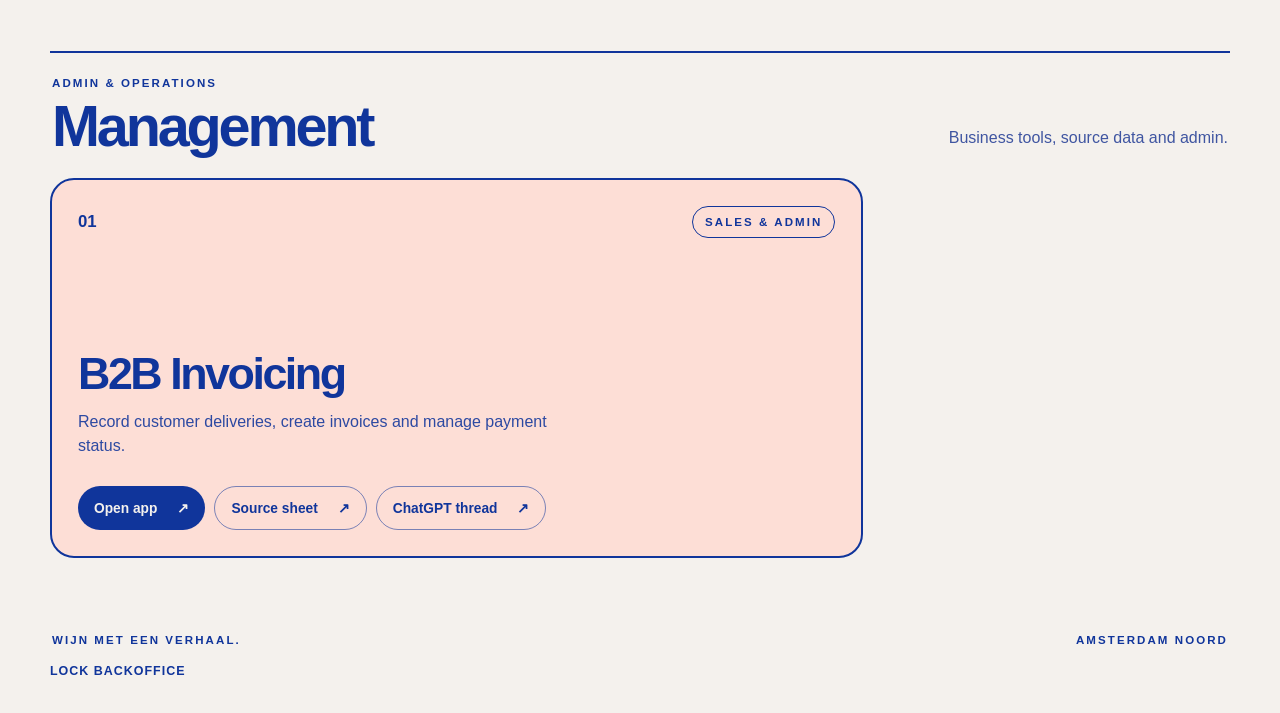
==== commit d3f12116: "Add Vin Noord OS app launchers and update Maroescha link" ====
--- a/index.html
+++ b/index.html
@@ -36,11 +36,9 @@
 
         <article class="card card-coral">
           <div class="card-top"><span class="number">02</span><span class="pill">WINE & ADVICE</span></div>
-          <div class="card-copy"><h2>Digital Maroescha</h2><p>Help customers find the right wine, or add a new wine to Maroescha’s knowledge.</p></div>
+          <div class="card-copy"><h2>Digital Maroescha</h2><p>Find the right wine for a customer, explore recommendations and compare bottles.</p></div>
           <div class="actions">
-            <a class="primary" href="https://script.google.com/macros/s/AKfycbzeE15Jfc4SlpsCu5jBZqzJ02FysBlS1rKIY6t-vzPaeThMMfZRs47F9hbAjrnf0-Z_/exec?app=maroescha" target="_blank" rel="noopener">Wine advice <span>↗</span></a>
-            <a class="secondary" href="https://script.google.com/macros/s/AKfycbzeE15Jfc4SlpsCu5jBZqzJ02FysBlS1rKIY6t-vzPaeThMMfZRs47F9hbAjrnf0-Z_/exec?app=intake" target="_blank" rel="noopener">Add a wine <span>↗</span></a>
-            <a class="secondary" href="https://chatgpt.com/share/6aba32c1-cb40-83ed-931e-8f1ed358501f" target="_blank" rel="noopener">ChatGPT thread <span>↗</span></a>
+            <a class="primary" href="https://vin-noord-maroescha.netlify.app/" target="_blank" rel="noopener">Open Digital Maroescha <span>↗</span></a>
           </div>
         </article>
 
@@ -58,6 +56,20 @@
           <div class="actions">
             <a class="primary" href="/cheese-labels/">Open label maker <span>↗</span></a>
             <a class="secondary" href="https://docs.google.com/spreadsheets/d/1U--1afVsPPZx9MV5Zy-izCwPfdF30dQRYu8x21W-i8w/edit?usp=sharing" target="_blank" rel="noopener">Source sheet <span>↗</span></a>
+          </div>
+        </article>
+        <article class="card card-blue">
+          <div class="card-top"><span class="number">05</span><span class="pill">SHELF LOCATIONS</span></div>
+          <div class="card-copy"><h2>Shop Map</h2><p>Find where bottles are on the shop floor and keep shelf locations up to date.</p></div>
+          <div class="actions">
+            <a class="primary" href="https://vin-noord-shop-map.netlify.app/" target="_blank" rel="noopener">Open Shop Map <span>↗</span></a>
+          </div>
+        </article>
+        <article class="card card-periwinkle">
+          <div class="card-top"><span class="number">06</span><span class="pill">PRODUCT KNOWLEDGE</span></div>
+          <div class="card-copy"><h2>Content Studio</h2><p>Research bottles, review product facts and write descriptions for the catalogue.</p></div>
+          <div class="actions">
+            <a class="primary" href="https://vin-noord-bottle-match.netlify.app/" target="_blank" rel="noopener">Open Content Studio <span>↗</span></a>
           </div>
         </article>
       </div>
--- a/styles.css
+++ b/styles.css
@@ -9,9 +9,10 @@
 .section-heading{display:flex;justify-content:space-between;align-items:end;gap:30px;border-top:2px solid var(--blue);padding:20px 2px 24px}
 .section-heading h1{font-size:clamp(2.3rem,4.5vw,4rem);line-height:.95;letter-spacing:-.055em;margin:8px 0 0}
 .section-heading p{margin:0 0 5px;max-width:330px;line-height:1.45;color:#3f55a1;text-align:right}
-.grid{display:grid;gap:18px}.shop-grid{grid-template-columns:repeat(3,1fr)}.management-grid{grid-template-columns:minmax(0,1.4fr) minmax(0,.6fr)}
+.grid{display:grid;gap:18px}.shop-grid{grid-template-columns:repeat(2,minmax(0,1fr))}.management-grid{grid-template-columns:minmax(0,1.4fr) minmax(0,.6fr)}
 .card{border-radius:24px;padding:26px;min-height:380px;display:flex;flex-direction:column;justify-content:space-between;overflow:hidden}
 .card-blue{background:var(--blue);color:var(--cream)}.card-coral{background:var(--coral);color:var(--cream)}.card-periwinkle{background:var(--periwinkle);color:var(--blue)}
+.card-cheese{background:var(--blush);color:var(--blue)}.card-cheese .primary{background:var(--blue);color:var(--cream)}.card-cheese .secondary{border:1px solid rgba(16,53,155,.55);color:var(--blue)}
 .card-management{background:var(--blush);color:var(--blue);border:2px solid var(--blue);grid-column:1}
 .card-top{display:flex;justify-content:space-between;align-items:center;gap:12px}.number{font-size:1.05rem;font-weight:800}.pill{border:1px solid currentColor;border-radius:999px;padding:9px 12px;white-space:nowrap}
 .card-copy{margin-top:auto;padding-top:65px}.card h2{font-size:clamp(2rem,3.5vw,3.25rem);line-height:.95;letter-spacing:-.055em;margin:0 0 16px}.card p{font-size:1rem;line-height:1.5;max-width:500px;margin:0;opacity:.88}
@@ -24,5 +25,5 @@
 .primary:hover,.secondary:hover{transform:translateY(-2px)}
 footer{display:flex;justify-content:space-between;gap:20px;padding:4px 2px 0;color:var(--blue)}
 .lock-link{display:inline-block;margin-top:18px;color:var(--blue);font-size:.78rem;font-weight:700;letter-spacing:.08em;text-transform:uppercase;text-decoration:none;padding:0;border-radius:0}.lock-link:hover{text-decoration:underline}
-@media(max-width:940px){.shop-grid{grid-template-columns:1fr 1fr}.shop-grid .card:last-child{grid-column:1/-1}.management-grid{grid-template-columns:1fr}}
+@media(max-width:940px){.shop-grid{grid-template-columns:1fr 1fr}.management-grid{grid-template-columns:1fr}}
 @media(max-width:680px){.shell{width:min(100% - 28px,1180px);padding-top:30px}.hero{padding-bottom:48px}.hero-copy{margin-top:28px}.section-heading{align-items:start;flex-direction:column;gap:10px}.section-heading p{text-align:left}.tool-section{padding-bottom:54px}.shop-grid{grid-template-columns:1fr}.shop-grid .card:last-child{grid-column:auto}.card{min-height:330px;padding:23px}.card-copy{padding-top:58px}.actions{flex-direction:column}a{width:100%}footer{font-size:.62rem}}
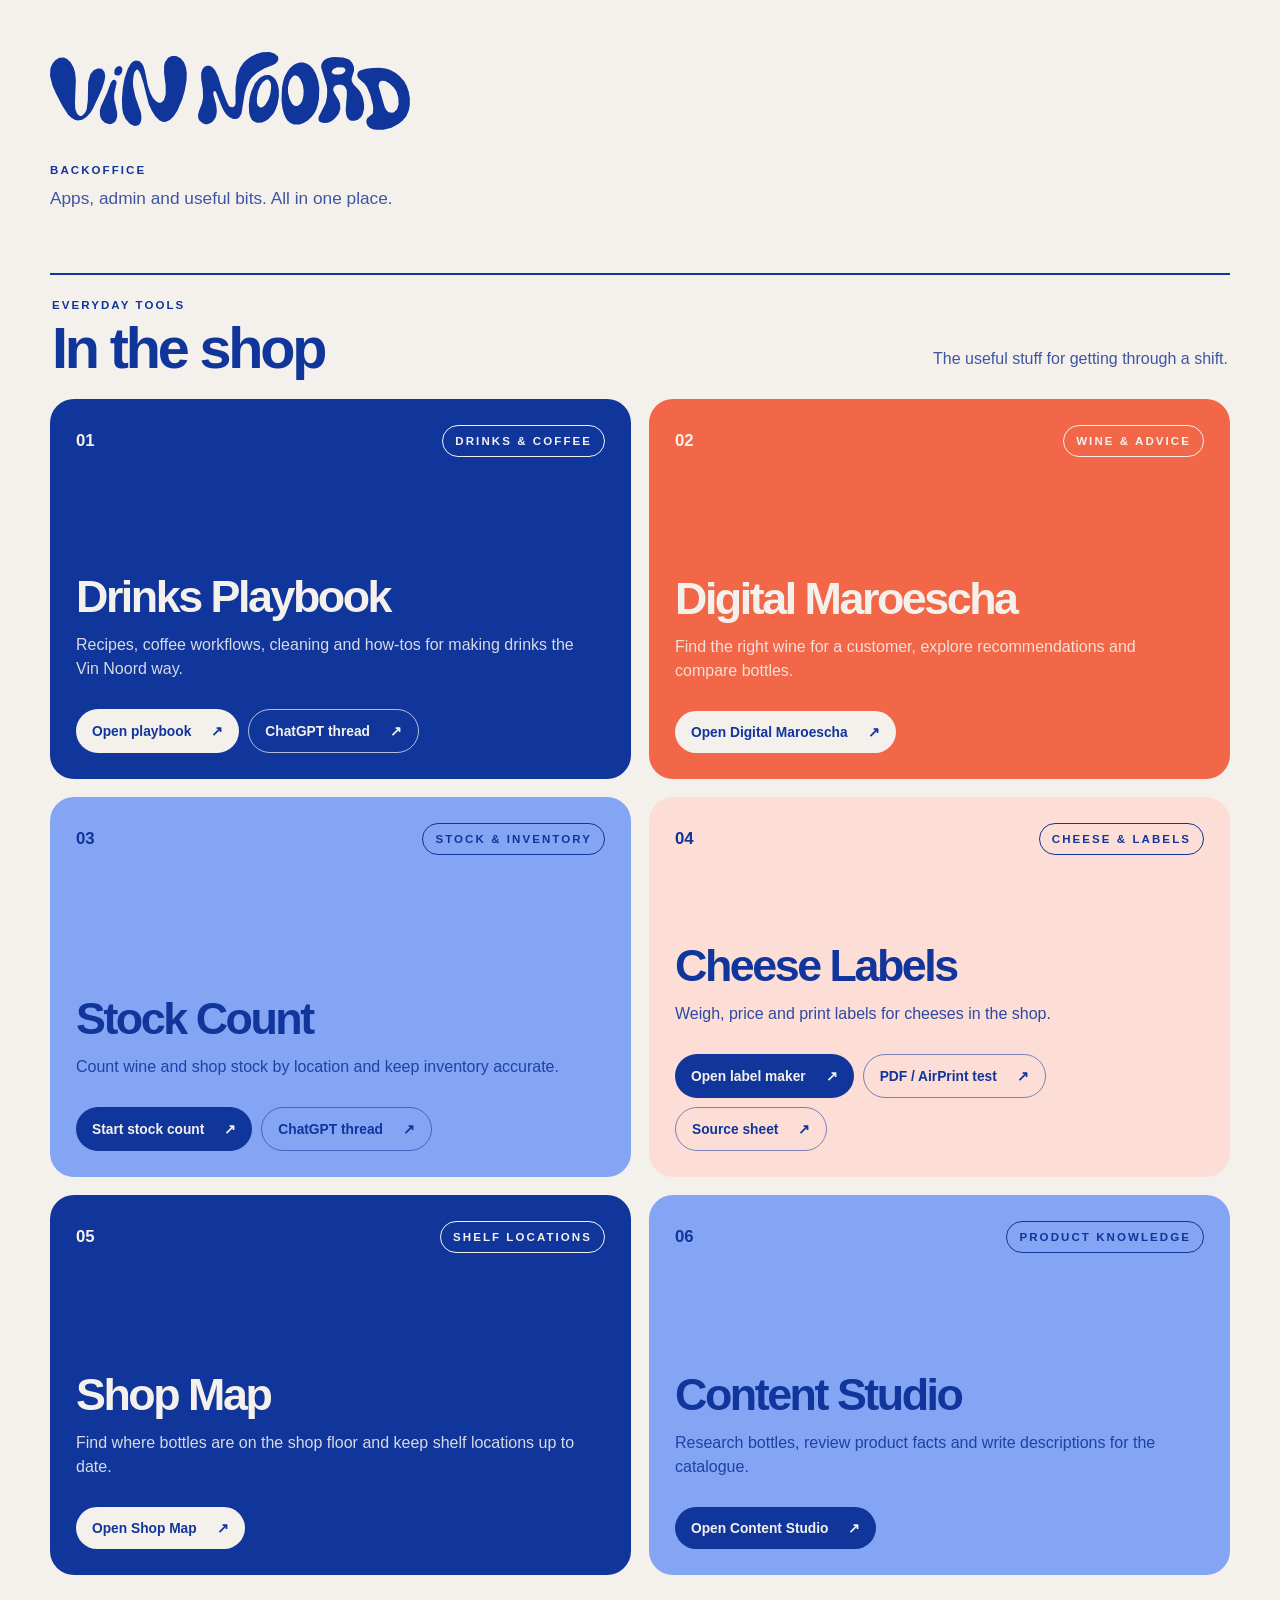
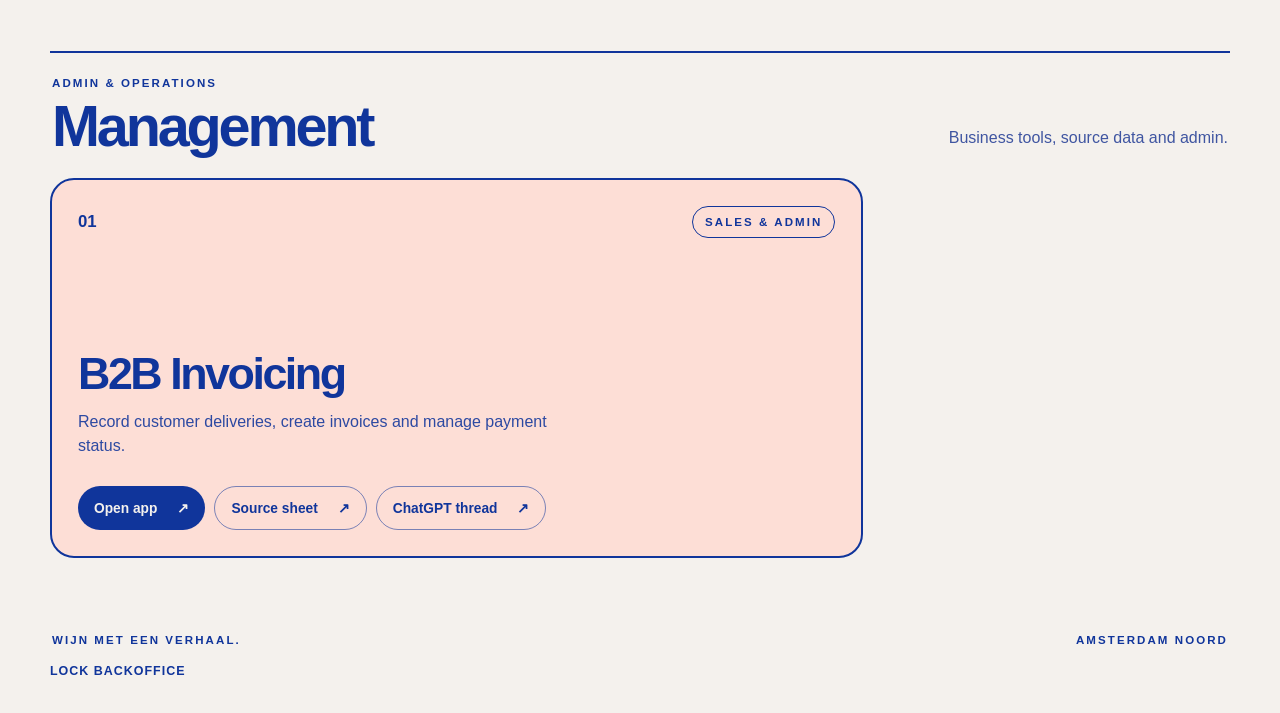
==== commit c1212264: "Link AirPrint diagnostic from Cheese Labels card" ====
--- a/index.html
+++ b/index.html
@@ -55,6 +55,7 @@
           <div class="card-copy"><h2>Cheese Labels</h2><p>Weigh, price and print labels for cheeses in the shop.</p></div>
           <div class="actions">
             <a class="primary" href="/cheese-labels/">Open label maker <span>↗</span></a>
+            <a class="secondary" href="/cheese-labels/pdf-test.html">PDF / AirPrint test <span>↗</span></a>
             <a class="secondary" href="https://docs.google.com/spreadsheets/d/1U--1afVsPPZx9MV5Zy-izCwPfdF30dQRYu8x21W-i8w/edit?usp=sharing" target="_blank" rel="noopener">Source sheet <span>↗</span></a>
           </div>
         </article>
